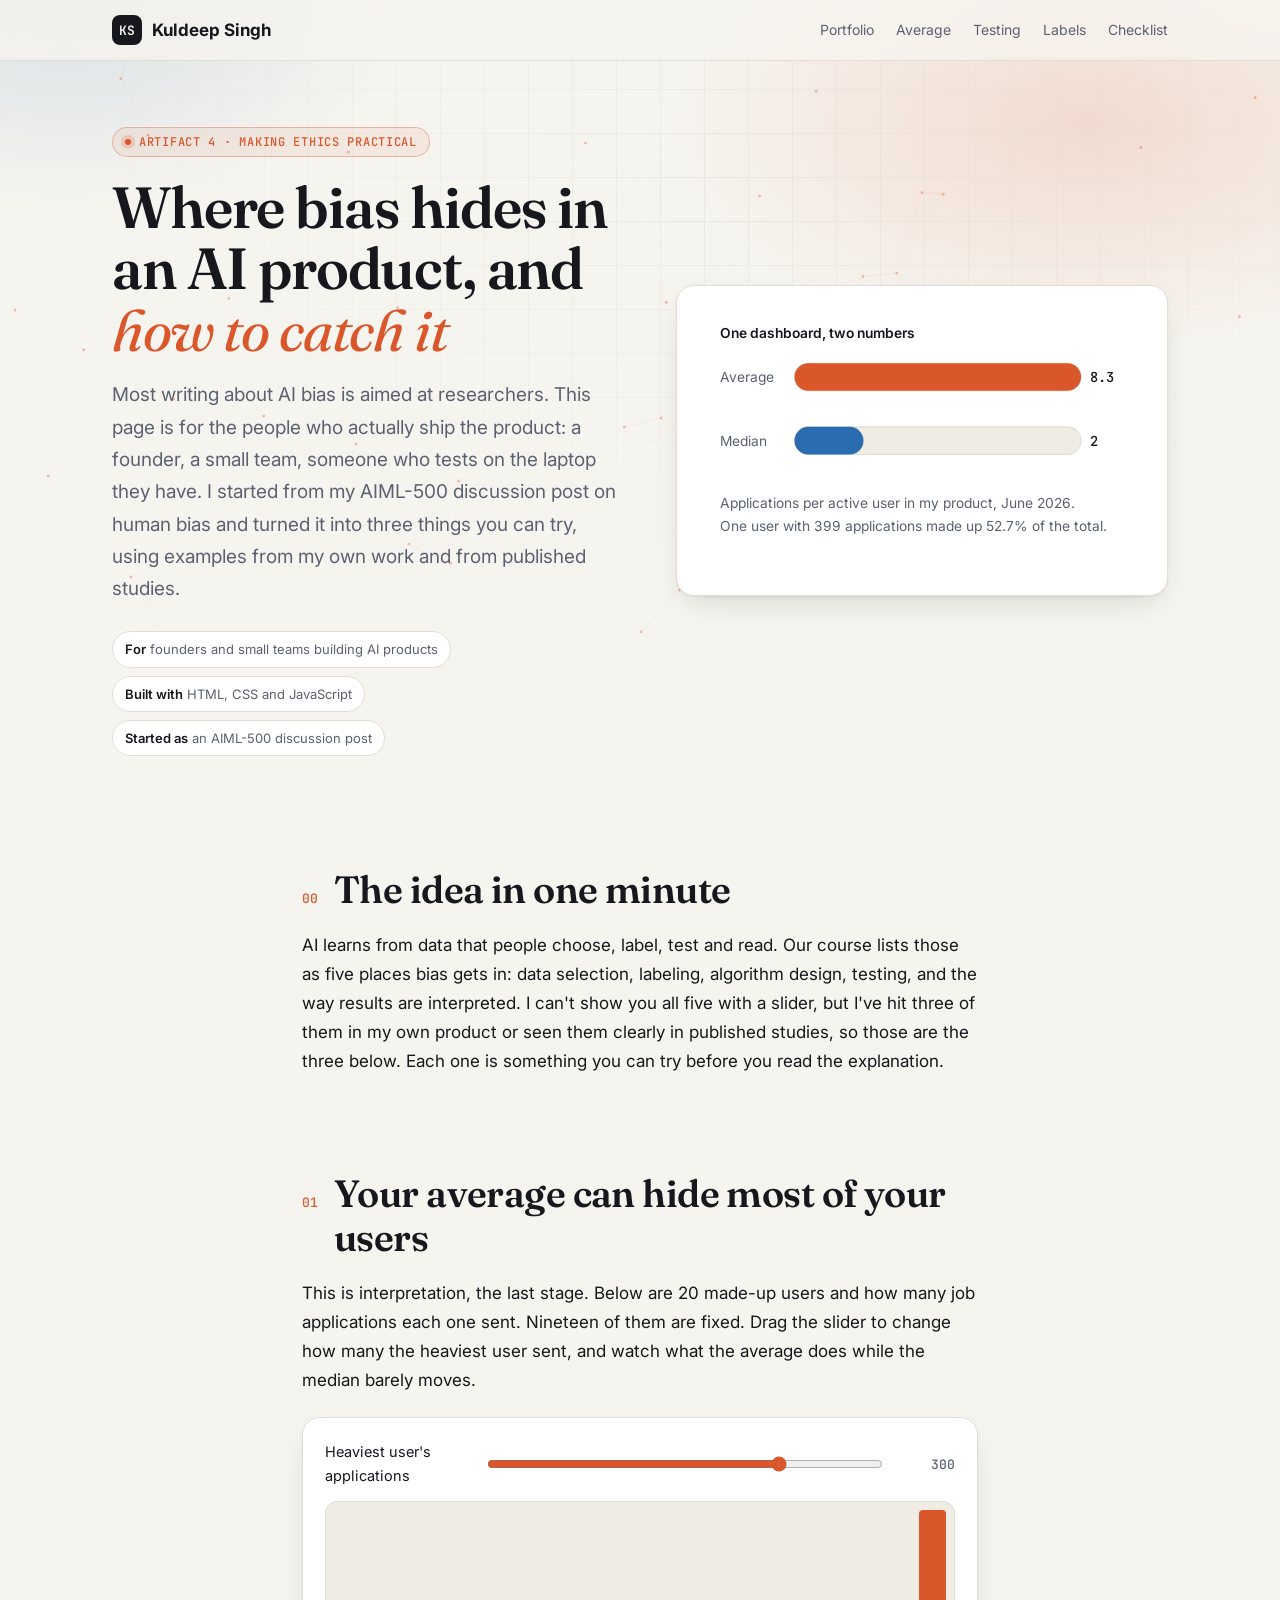
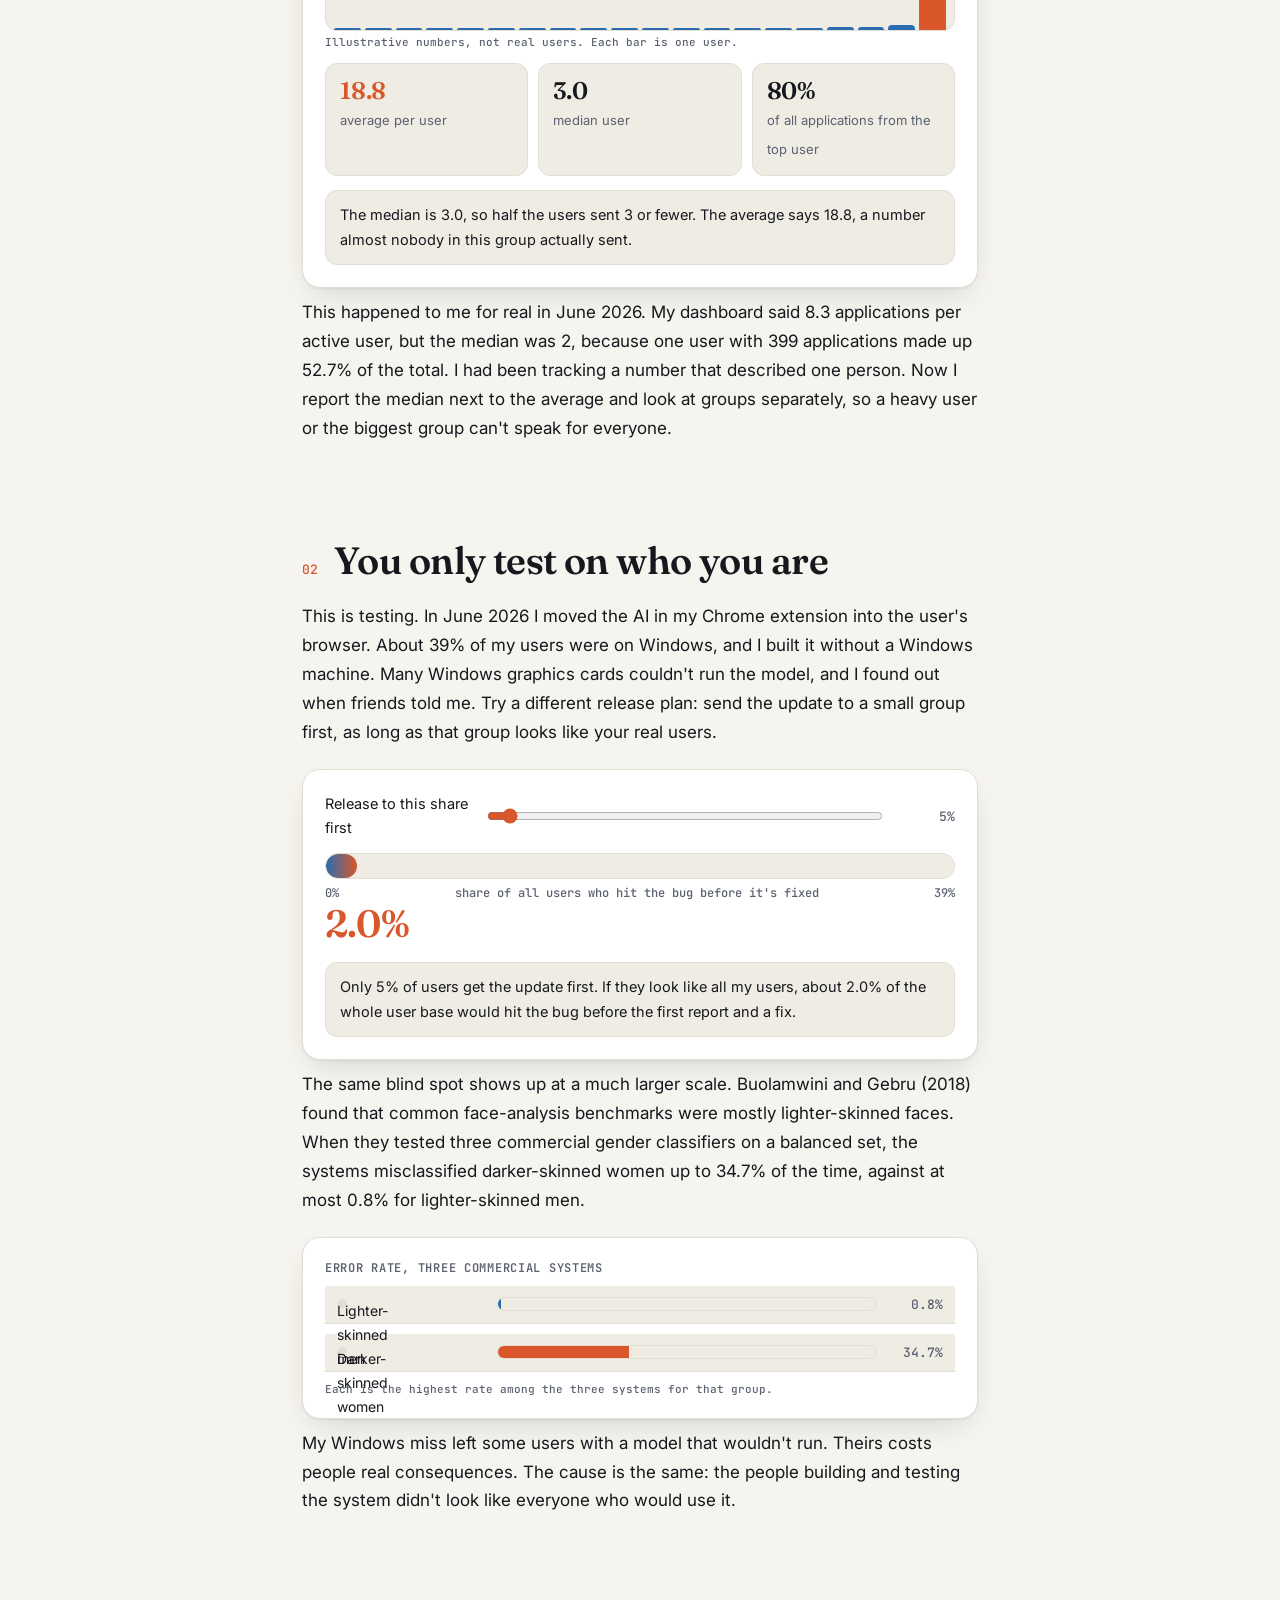
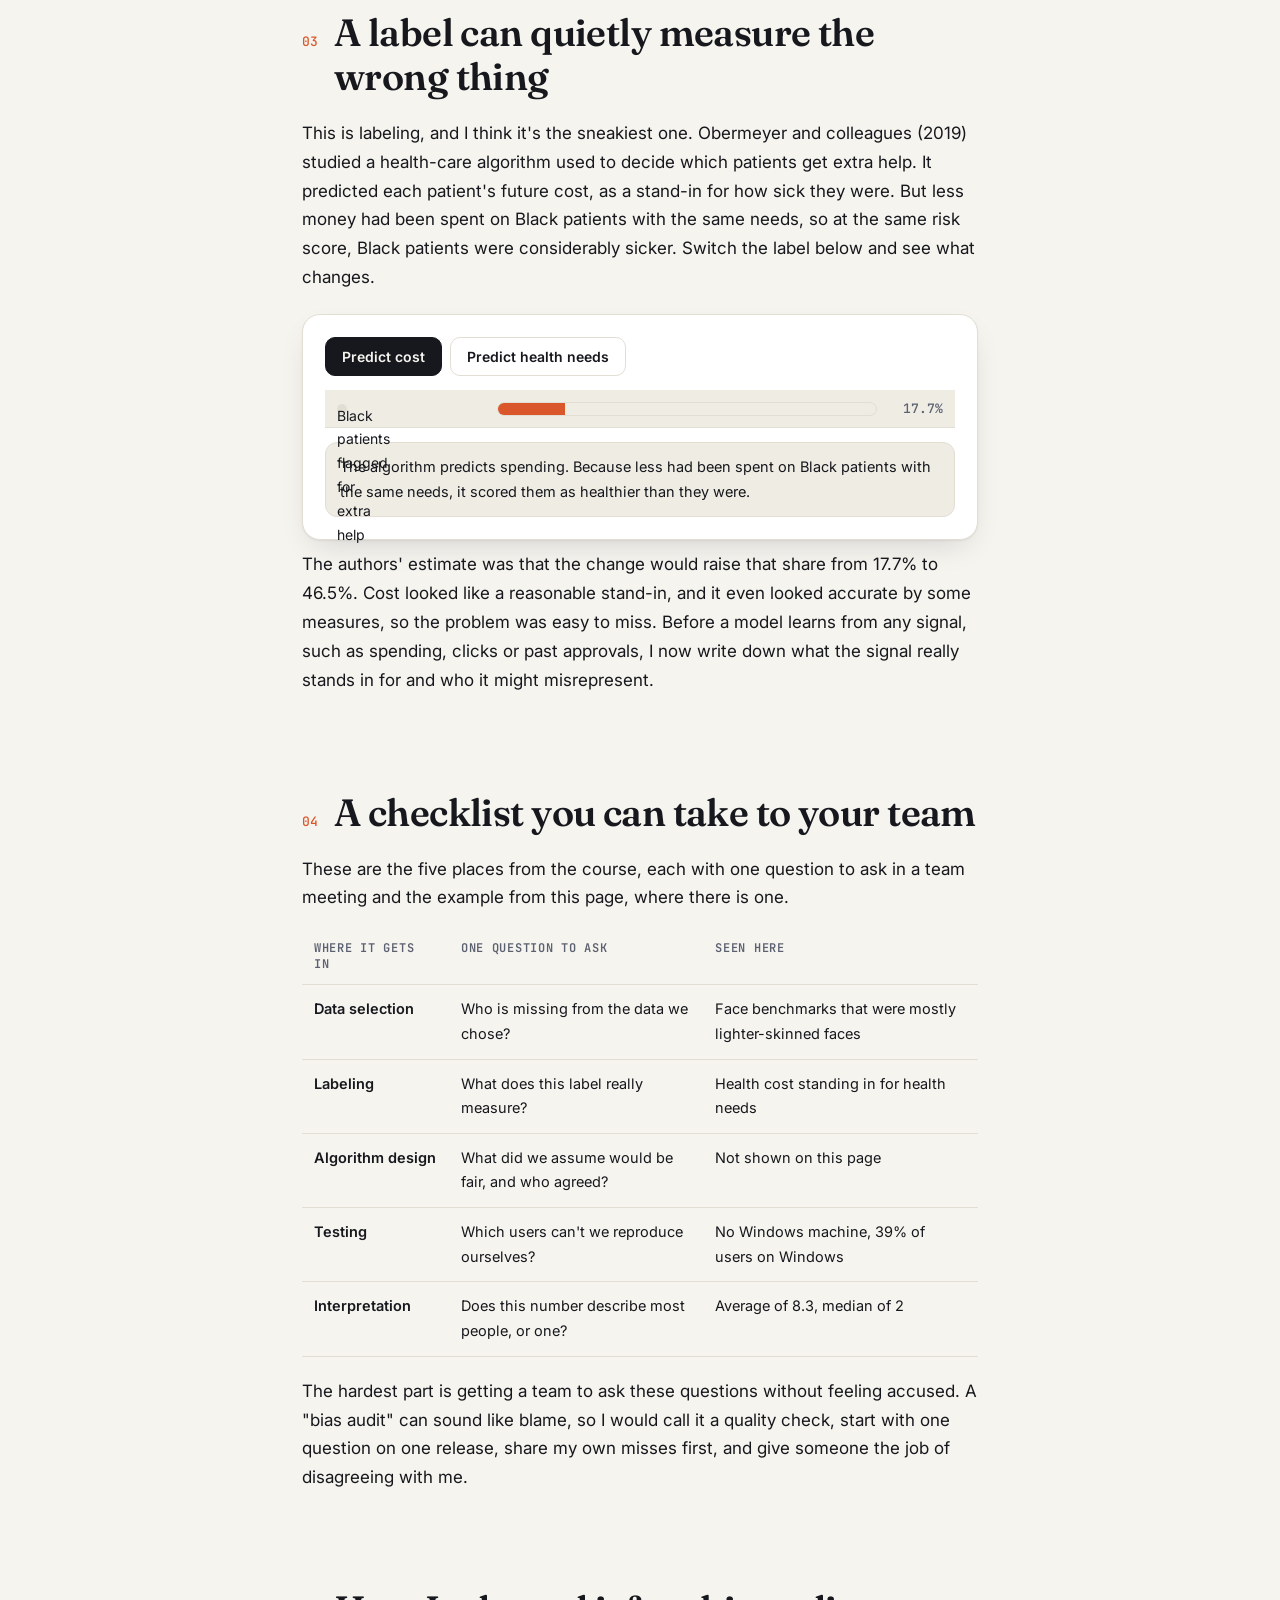
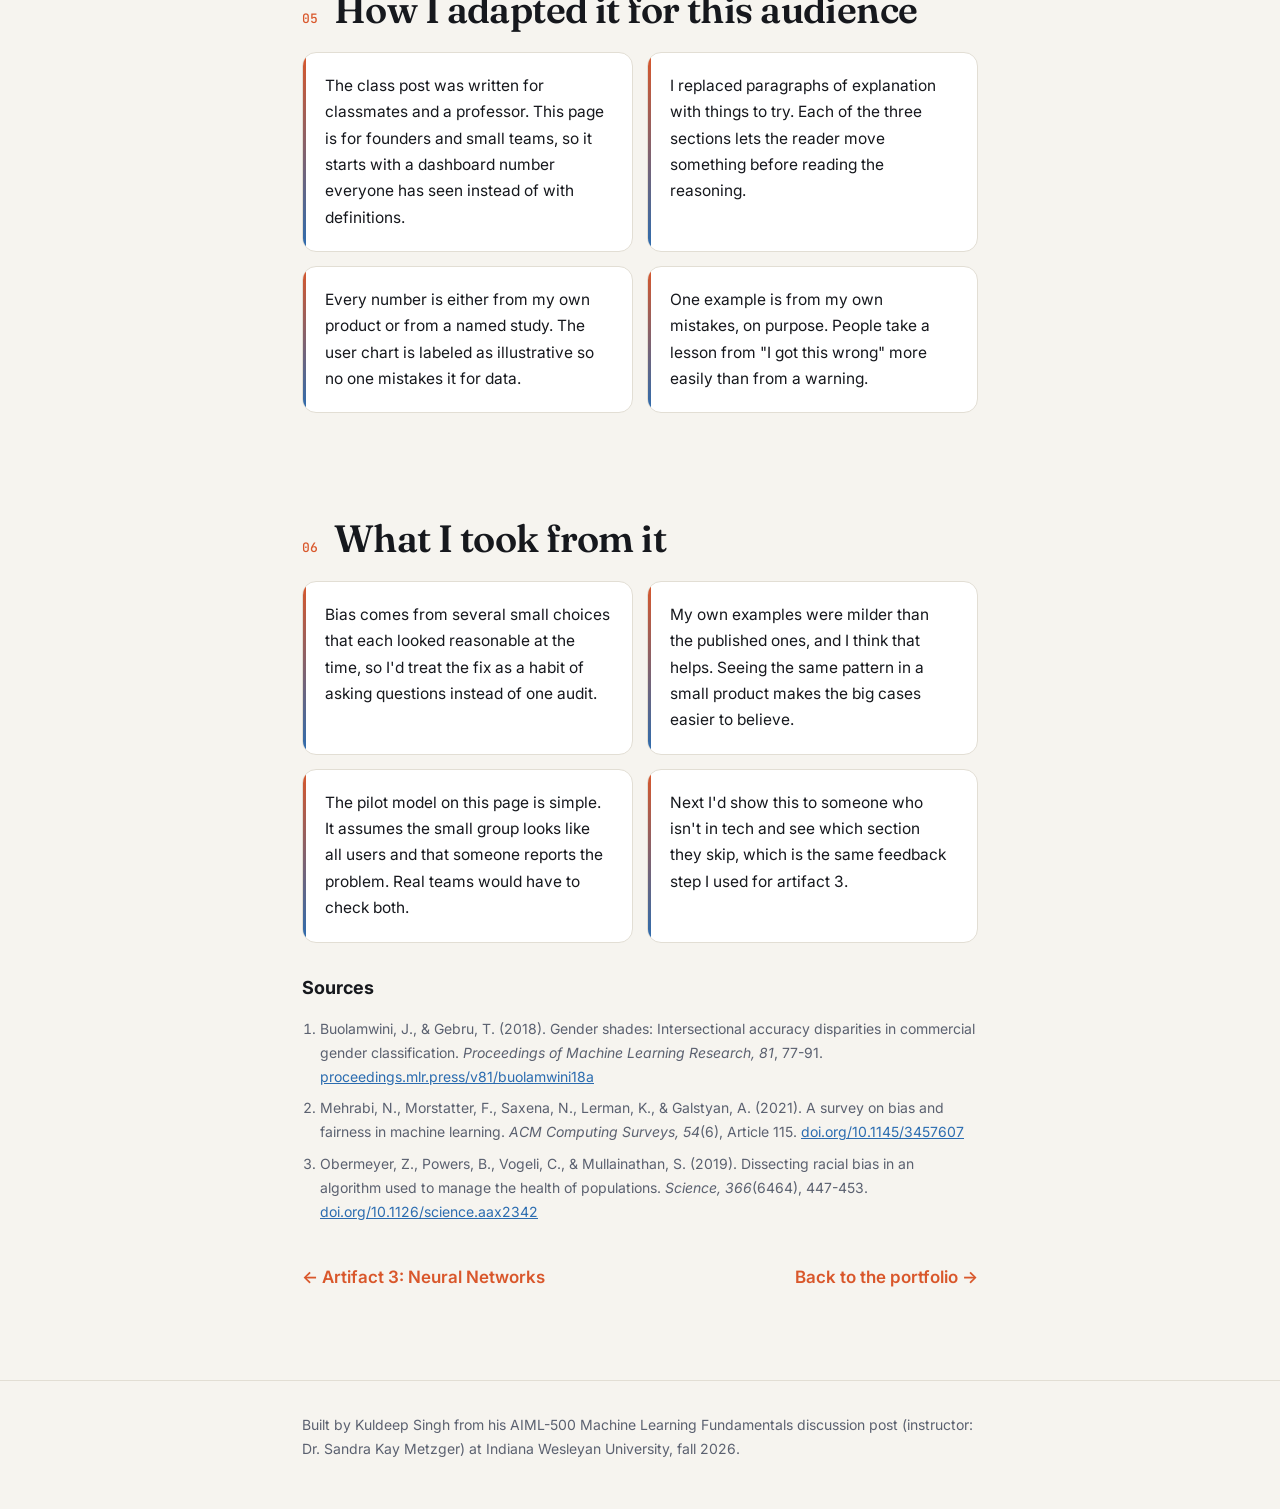
==== ai-bias/index.html @ fef0ed86 "Add artifact 4: where bias hides in an AI product" ====
<!doctype html>
<html lang="en">
<head>
<meta charset="utf-8">
<meta name="viewport" content="width=device-width, initial-scale=1">
<title>Where Bias Hides · Kuldeep Singh</title>
<meta name="description" content="An interactive guide for small AI teams: four places human bias slips into an AI product, with three things you can try yourself.">
<link rel="preconnect" href="https://fonts.googleapis.com">
<link rel="preconnect" href="https://fonts.gstatic.com" crossorigin>
<link href="https://fonts.googleapis.com/css2?family=Fraunces:opsz,wght@9..144,400;9..144,600;9..144,700&family=Inter:wght@400;500;600;700&family=JetBrains+Mono:wght@500&display=swap" rel="stylesheet">
<link rel="stylesheet" href="../assets/site.css">
<style>
.lab{background:var(--surface);border:1px solid var(--line);border-radius:18px;box-shadow:var(--shadow);padding:22px;margin:22px 0 10px}
.lab h4{margin:0 0 10px;font:600 12px "JetBrains Mono",monospace;text-transform:uppercase;letter-spacing:.06em;color:var(--muted)}
.sl{display:grid;grid-template-columns:150px minmax(0,1fr) 64px;align-items:center;gap:10px;margin-bottom:12px;font-size:14.5px}
@media (max-width:560px){.sl{grid-template-columns:minmax(0,1fr) 56px}.sl label{grid-column:1/-1}}
.sl output{font:500 13px "JetBrains Mono",monospace;text-align:right;color:var(--muted)}
input[type=range]{width:100%;accent-color:var(--accent)}
.users{display:flex;align-items:flex-end;gap:4px;height:130px;margin:6px 0 4px;padding:8px 8px 0;border-radius:12px;background:var(--bg2);border:1px solid var(--line)}
.users i{flex:1;min-width:0;border-radius:4px 4px 0 0;background:var(--accent2);transition:height .2s ease}
.users i.big{background:var(--accent)}
.cap{font:500 11px "JetBrains Mono",monospace;color:var(--muted);margin:0 0 14px}
.stats{display:grid;grid-template-columns:repeat(3,minmax(0,1fr));gap:10px;margin-top:6px}
@media (max-width:560px){.stats{grid-template-columns:minmax(0,1fr)}}
.st{border:1px solid var(--line);border-radius:12px;padding:12px 14px;background:var(--bg2)}
.st b{display:block;font:600 24px Fraunces,Georgia,serif;letter-spacing:-.01em}
.st span{font-size:13px;color:var(--muted)}
.st.hot b{color:var(--accent)}
.log{margin-top:14px;padding:12px 14px;border-radius:12px;background:var(--bg2);border:1px solid var(--line);font-size:14.5px}
.row2{display:grid;grid-template-columns:minmax(0,1fr) minmax(0,1fr);gap:14px;margin-top:10px}
@media (max-width:640px){.row2{grid-template-columns:minmax(0,1fr)}}
.gauge{margin:6px 0 4px}
.gauge .t{position:relative;height:26px;border-radius:13px;background:var(--bg2);border:1px solid var(--line);overflow:hidden}
.gauge .t i{position:absolute;left:0;top:0;bottom:0;border-radius:13px;background:linear-gradient(90deg,var(--accent2),var(--accent));transition:width .35s cubic-bezier(.2,.7,.2,1)}
.gauge .n{display:flex;justify-content:space-between;font:500 12px "JetBrains Mono",monospace;color:var(--muted);margin-top:6px}
.big-n{font:600 38px Fraunces,Georgia,serif;letter-spacing:-.02em;color:var(--accent);line-height:1}
.tabs{display:flex;flex-wrap:wrap;gap:8px;margin-bottom:14px}
.tabs button{font:600 14px Inter,sans-serif;padding:10px 16px;border-radius:10px;border:1px solid var(--line);background:var(--surface);color:var(--ink);cursor:pointer;transition:transform .2s,border-color .2s}
.tabs button:hover{transform:translateY(-2px);border-color:var(--accent)}
.tabs button[aria-pressed=true]{background:var(--ink);color:var(--bg);border-color:var(--ink)}
.bar{display:grid;grid-template-columns:150px minmax(0,1fr) 56px;align-items:center;gap:10px;margin:10px 0;font-size:14px}
@media (max-width:560px){.bar{grid-template-columns:minmax(0,1fr) 56px}.bar>span:first-child{grid-column:1/-1}}
.bar .t{height:14px;border-radius:7px;background:var(--bg2);border:1px solid var(--line);overflow:hidden}
.bar .t i{display:block;height:100%;background:var(--accent2);transition:width .45s cubic-bezier(.2,.7,.2,1)}
.bar .t i.warm{background:var(--accent)}
.bar output{font:500 13px "JetBrains Mono",monospace;text-align:right;color:var(--muted)}
.checks{width:100%;border-collapse:collapse;font-size:14.5px;margin:6px 0 20px}
.checks th,.checks td{text-align:left;padding:12px 12px;border-bottom:1px solid var(--line);vertical-align:top}
.checks th{font:600 12px "JetBrains Mono",monospace;text-transform:uppercase;letter-spacing:.06em;color:var(--muted)}
.checks td:first-child{font-weight:600;white-space:nowrap}
@media (max-width:700px){.checks,.checks tbody,.checks tr,.checks td{display:block;width:100%}.checks thead{display:none}.checks tr{padding:12px 0;border-bottom:1px solid var(--line)}.checks td{border:0;padding:3px 0}.checks td:first-child{white-space:normal;font-size:16px}}
.hero-viz{background:var(--surface);border:1px solid var(--line);border-radius:18px;box-shadow:var(--shadow);padding:22px}
.hero-viz svg{width:100%;height:auto;display:block}
.src-list{font-size:14px;color:var(--muted);padding-left:18px}
.src-list li{margin:8px 0}
.src-list a{color:var(--accent2)}
.next{display:flex;justify-content:space-between;gap:12px;flex-wrap:wrap;margin:40px 0 0}
.next a{font-weight:600;text-decoration:none}
</style>
</head>
<body>
<div class="progress" id="progress"></div>
<header class="site">
  <div class="wrap">
    <a class="brand" href="../"><span class="mono">KS</span>Kuldeep Singh</a>
    <nav><a href="../">Portfolio</a><a href="#average">Average</a><a href="#test">Testing</a><a href="#label">Labels</a><a href="#checks">Checklist</a></nav>
  </div>
</header>

<main>
  <div class="wrap hero">
    <canvas id="mesh" aria-hidden="true"></canvas>
    <div class="hero-grid">
      <div>
        <span class="eyebrow"><i></i>Artifact 4 · Making ethics practical</span>
        <h1>Where bias hides in an AI product, and <em>how to catch it</em></h1>
        <p class="lede">Most writing about AI bias is aimed at researchers. This page is for the people who actually ship the product: a founder, a small team, someone who tests on the laptop they have. I started from my AIML-500 discussion post on human bias and turned it into three things you can try, using examples from my own work and from published studies.</p>
        <div class="byline">
          <span class="chip"><b>For</b> founders and small teams building AI products</span>
          <span class="chip"><b>Built with</b> HTML, CSS and JavaScript</span>
          <span class="chip"><b>Started as</b> an AIML-500 discussion post</span>
        </div>
      </div>
      <div class="hero-viz" aria-label="Two bars: an average of 8.3 applications per user and a median of 2">
        <svg viewBox="0 0 420 250" role="img" aria-label="A bar for the average, 8.3, and a much shorter bar for the median, 2, with the note that one user made 52.7 percent of all applications">
          <g font-family="Inter" font-size="13" fill="var(--muted)">
            <text x="20" y="28" font-weight="600" fill="var(--ink)">One dashboard, two numbers</text>
            <text x="20" y="70">Average</text>
            <text x="20" y="130">Median</text>
          </g>
          <rect x="90" y="52" width="270" height="26" rx="13" fill="var(--bg2)" stroke="var(--line)"/>
          <rect x="90" y="52" width="270" height="26" rx="13" fill="var(--accent)"/>
          <rect x="90" y="112" width="270" height="26" rx="13" fill="var(--bg2)" stroke="var(--line)"/>
          <rect x="90" y="112" width="65" height="26" rx="13" fill="var(--accent2)"/>
          <g font-family="JetBrains Mono" font-size="13" font-weight="500" fill="var(--ink)">
            <text x="368" y="70">8.3</text><text x="368" y="130">2</text>
          </g>
          <text x="20" y="188" font-family="Inter" font-size="13" fill="var(--muted)">Applications per active user in my product, June 2026.</text>
          <text x="20" y="210" font-family="Inter" font-size="13" fill="var(--muted)">One user with 399 applications made up 52.7% of the total.</text>
        </svg>
      </div>
    </div>
  </div>

  <div class="wrap narrow">
    <section class="reveal">
      <div class="sec-head"><span class="num">00</span><h2>The idea in one minute</h2></div>
      <p>AI learns from data that people choose, label, test and read. Our course lists those as five places bias gets in: data selection, labeling, algorithm design, testing, and the way results are interpreted. I can't show you all five with a slider, but I've hit three of them in my own product or seen them clearly in published studies, so those are the three below. Each one is something you can try before you read the explanation.</p>
    </section>

    <section id="average" class="reveal">
      <div class="sec-head"><span class="num">01</span><h2>Your average can hide most of your users</h2></div>
      <p>This is interpretation, the last stage. Below are 20 made-up users and how many job applications each one sent. Nineteen of them are fixed. Drag the slider to change how many the heaviest user sent, and watch what the average does while the median barely moves.</p>
      <div class="lab">
        <div class="sl"><label for="heavy">Heaviest user's applications</label><input id="heavy" type="range" min="5" max="400" step="1" value="300"><output for="heavy"></output></div>
        <div class="users" id="users" role="img" aria-label="Bars for 20 users, with one very tall bar for the heaviest user"></div>
        <p class="cap">Illustrative numbers, not real users. Each bar is one user.</p>
        <div class="stats">
          <div class="st hot"><b id="mean"></b><span>average per user</span></div>
          <div class="st"><b id="median"></b><span>median user</span></div>
          <div class="st"><b id="share"></b><span>of all applications from the top user</span></div>
        </div>
        <div class="log" id="avgnote"></div>
      </div>
      <p>This happened to me for real in June 2026. My dashboard said 8.3 applications per active user, but the median was 2, because one user with 399 applications made up 52.7% of the total. I had been tracking a number that described one person. Now I report the median next to the average and look at groups separately, so a heavy user or the biggest group can't speak for everyone.</p>
    </section>

    <section id="test" class="reveal">
      <div class="sec-head"><span class="num">02</span><h2>You only test on who you are</h2></div>
      <p>This is testing. In June 2026 I moved the AI in my Chrome extension into the user's browser. About 39% of my users were on Windows, and I built it without a Windows machine. Many Windows graphics cards couldn't run the model, and I found out when friends told me. Try a different release plan: send the update to a small group first, as long as that group looks like your real users.</p>
      <div class="lab">
        <div class="sl"><label for="pilot">Release to this share first</label><input id="pilot" type="range" min="1" max="100" step="1" value="5"><output for="pilot"></output></div>
        <div class="gauge"><div class="t"><i id="exp"></i></div><div class="n"><span>0%</span><span>share of all users who hit the bug before it's fixed</span><span>39%</span></div></div>
        <p><span class="big-n" id="expn"></span></p>
        <div class="log" id="pnote"></div>
      </div>
      <p>The same blind spot shows up at a much larger scale. Buolamwini and Gebru (2018) found that common face-analysis benchmarks were mostly lighter-skinned faces. When they tested three commercial gender classifiers on a balanced set, the systems misclassified darker-skinned women up to 34.7% of the time, against at most 0.8% for lighter-skinned men.</p>
      <div class="lab">
        <h4>Error rate, three commercial systems</h4>
        <div class="bar"><span>Lighter-skinned men</span><div class="t"><i style="width:.8%"></i></div><output>0.8%</output></div>
        <div class="bar"><span>Darker-skinned women</span><div class="t"><i class="warm" style="width:34.7%"></i></div><output>34.7%</output></div>
        <p class="cap" style="margin:6px 0 0">Each is the highest rate among the three systems for that group.</p>
      </div>
      <p>My Windows miss left some users with a model that wouldn't run. Theirs costs people real consequences. The cause is the same: the people building and testing the system didn't look like everyone who would use it.</p>
    </section>

    <section id="label" class="reveal">
      <div class="sec-head"><span class="num">03</span><h2>A label can quietly measure the wrong thing</h2></div>
      <p>This is labeling, and I think it's the sneakiest one. Obermeyer and colleagues (2019) studied a health-care algorithm used to decide which patients get extra help. It predicted each patient's future cost, as a stand-in for how sick they were. But less money had been spent on Black patients with the same needs, so at the same risk score, Black patients were considerably sicker. Switch the label below and see what changes.</p>
      <div class="lab">
        <div class="tabs" role="group" aria-label="Choose what the algorithm predicts">
          <button id="lab-cost" aria-pressed="true">Predict cost</button>
          <button id="lab-need" aria-pressed="false">Predict health needs</button>
        </div>
        <div class="bar"><span>Black patients flagged for extra help</span><div class="t"><i class="warm" id="labbar" style="width:17.7%"></i></div><output id="labout">17.7%</output></div>
        <div class="log" id="labnote"></div>
      </div>
      <p>The authors' estimate was that the change would raise that share from 17.7% to 46.5%. Cost looked like a reasonable stand-in, and it even looked accurate by some measures, so the problem was easy to miss. Before a model learns from any signal, such as spending, clicks or past approvals, I now write down what the signal really stands in for and who it might misrepresent.</p>
    </section>

    <section id="checks" class="reveal">
      <div class="sec-head"><span class="num">04</span><h2>A checklist you can take to your team</h2></div>
      <p>These are the five places from the course, each with one question to ask in a team meeting and the example from this page, where there is one.</p>
      <table class="checks">
        <thead><tr><th>Where it gets in</th><th>One question to ask</th><th>Seen here</th></tr></thead>
        <tbody>
          <tr><td>Data selection</td><td>Who is missing from the data we chose?</td><td>Face benchmarks that were mostly lighter-skinned faces</td></tr>
          <tr><td>Labeling</td><td>What does this label really measure?</td><td>Health cost standing in for health needs</td></tr>
          <tr><td>Algorithm design</td><td>What did we assume would be fair, and who agreed?</td><td>Not shown on this page</td></tr>
          <tr><td>Testing</td><td>Which users can't we reproduce ourselves?</td><td>No Windows machine, 39% of users on Windows</td></tr>
          <tr><td>Interpretation</td><td>Does this number describe most people, or one?</td><td>Average of 8.3, median of 2</td></tr>
        </tbody>
      </table>
      <p>The hardest part is getting a team to ask these questions without feeling accused. A "bias audit" can sound like blame, so I would call it a quality check, start with one question on one release, share my own misses first, and give someone the job of disagreeing with me.</p>
    </section>

    <section class="reveal">
      <div class="sec-head"><span class="num">05</span><h2>How I adapted it for this audience</h2></div>
      <ul class="learn">
        <li>The class post was written for classmates and a professor. This page is for founders and small teams, so it starts with a dashboard number everyone has seen instead of with definitions.</li>
        <li>I replaced paragraphs of explanation with things to try. Each of the three sections lets the reader move something before reading the reasoning.</li>
        <li>Every number is either from my own product or from a named study. The user chart is labeled as illustrative so no one mistakes it for data.</li>
        <li>One example is from my own mistakes, on purpose. People take a lesson from "I got this wrong" more easily than from a warning.</li>
      </ul>
    </section>

    <section id="learned" class="reveal">
      <div class="sec-head"><span class="num">06</span><h2>What I took from it</h2></div>
      <ul class="learn">
        <li>Bias comes from several small choices that each looked reasonable at the time, so I'd treat the fix as a habit of asking questions instead of one audit.</li>
        <li>My own examples were milder than the published ones, and I think that helps. Seeing the same pattern in a small product makes the big cases easier to believe.</li>
        <li>The pilot model on this page is simple. It assumes the small group looks like all users and that someone reports the problem. Real teams would have to check both.</li>
        <li>Next I'd show this to someone who isn't in tech and see which section they skip, which is the same feedback step I used for artifact 3.</li>
      </ul>
      <h3 style="margin-top:30px">Sources</h3>
      <ol class="src-list">
        <li>Buolamwini, J., &amp; Gebru, T. (2018). Gender shades: Intersectional accuracy disparities in commercial gender classification. <i>Proceedings of Machine Learning Research, 81</i>, 77-91. <a href="https://proceedings.mlr.press/v81/buolamwini18a.html">proceedings.mlr.press/v81/buolamwini18a</a></li>
        <li>Mehrabi, N., Morstatter, F., Saxena, N., Lerman, K., &amp; Galstyan, A. (2021). A survey on bias and fairness in machine learning. <i>ACM Computing Surveys, 54</i>(6), Article 115. <a href="https://doi.org/10.1145/3457607">doi.org/10.1145/3457607</a></li>
        <li>Obermeyer, Z., Powers, B., Vogeli, C., &amp; Mullainathan, S. (2019). Dissecting racial bias in an algorithm used to manage the health of populations. <i>Science, 366</i>(6464), 447-453. <a href="https://doi.org/10.1126/science.aax2342">doi.org/10.1126/science.aax2342</a></li>
      </ol>
      <div class="next"><a href="../neural-networks/">&larr; Artifact 3: Neural Networks</a><a href="../">Back to the portfolio &rarr;</a></div>
    </section>
  </div>
</main>

<footer>
  <div class="wrap narrow">
    Built by Kuldeep Singh from his AIML-500 Machine Learning Fundamentals discussion post (instructor: Dr. Sandra Kay Metzger) at Indiana Wesleyan University, fall 2026.
  </div>
</footer>
<script src="../assets/site.js"></script>
<script>
(function(){
var $=function(id){return document.getElementById(id)};
/* 01 average vs median */
var base=[1,1,1,2,2,2,2,2,3,3,3,4,4,5,5,6,8,9,12];
function median(a){var s=a.slice().sort(function(x,y){return x-y}),m=s.length/2;return (s[m-1]+s[m])/2}
function avg(){
  var h=+$('heavy').value,all=base.concat([h]);
  $('heavy').nextElementSibling.textContent=h;
  var sum=all.reduce(function(a,b){return a+b},0),mean=sum/all.length,med=median(all),top=h/sum;
  var max=Math.max.apply(null,all);
  $('users').innerHTML=all.map(function(v,k){return '<i class="'+(k===all.length-1?'big':'')+'" style="height:'+Math.max(v/max*100,2)+'%" title="'+v+' applications"></i>'}).join('');
  $('mean').textContent=mean.toFixed(1);$('median').textContent=med.toFixed(1);$('share').textContent=Math.round(top*100)+'%';
  $('avgnote').textContent=h<=12?'With no standout user the average and the median agree, and either one describes the group.':'The median is '+med.toFixed(1)+', so half the users sent '+med.toFixed(0)+' or fewer. The average says '+mean.toFixed(1)+', a number almost nobody in this group actually sent.';
}
$('heavy').addEventListener('input',avg);avg();
/* 02 pilot */
var WIN=39;
function pilot(){
  var p=+$('pilot').value,exp=p/100*WIN;
  $('pilot').nextElementSibling.textContent=p+'%';
  $('exp').style.width=(exp/WIN*100)+'%';
  $('expn').textContent=exp.toFixed(exp<10?1:0)+'%';
  $('pnote').textContent=p===100?'Everyone gets it at once, which is what I did. All the Windows users (39% of the product) hit the bug before I heard about it.':'Only '+p+'% of users get the update first. If they look like all my users, about '+exp.toFixed(1)+'% of the whole user base would hit the bug before the first report and a fix.';
}
$('pilot').addEventListener('input',pilot);pilot();
/* 03 label */
function lab(need){
  $('lab-cost').setAttribute('aria-pressed',!need);$('lab-need').setAttribute('aria-pressed',need);
  $('labbar').style.width=(need?46.5:17.7)+'%';$('labout').textContent=need?'46.5%':'17.7%';
  $('labnote').textContent=need?'Same patients, but the label is now how sick they are. The authors estimate the share flagged for help rises from 17.7% to 46.5%.':'The algorithm predicts spending. Because less had been spent on Black patients with the same needs, it scored them as healthier than they were.';
}
$('lab-cost').addEventListener('click',function(){lab(false)});$('lab-need').addEventListener('click',function(){lab(true)});lab(false);
})();
</script>
</body>
</html>
---- assets/site.css ----
:root{
  --bg:#f6f4ef;--bg2:#efece4;--surface:#ffffff;--ink:#16181d;--muted:#5b6170;--line:#e2ded4;
  --accent:#d9572b;--accent2:#2b6cb0;--glow:rgba(217,87,43,.16);
  --pass:#22804a;--pass-bg:#e3f3e8;--fix:#a5640c;--fix-bg:#fbefd9;
  --shadow:0 1px 2px rgba(20,20,30,.06),0 12px 32px -12px rgba(20,20,30,.18);
}
@media (prefers-color-scheme:dark){:root:not([data-theme="light"]){
  --bg:#0e1014;--bg2:#13161c;--surface:#171a21;--ink:#ecebe6;--muted:#9aa1ad;--line:#262a33;
  --accent:#ff7a45;--accent2:#6aa8ff;--glow:rgba(255,122,69,.18);
  --pass:#6fd394;--pass-bg:#15281d;--fix:#f0b45c;--fix-bg:#2d2416;
  --shadow:0 1px 2px rgba(0,0,0,.4),0 18px 40px -16px rgba(0,0,0,.7);}}
:root[data-theme="dark"]{
  --bg:#0e1014;--bg2:#13161c;--surface:#171a21;--ink:#ecebe6;--muted:#9aa1ad;--line:#262a33;
  --accent:#ff7a45;--accent2:#6aa8ff;--glow:rgba(255,122,69,.18);
  --pass:#6fd394;--pass-bg:#15281d;--fix:#f0b45c;--fix-bg:#2d2416;
  --shadow:0 1px 2px rgba(0,0,0,.4),0 18px 40px -16px rgba(0,0,0,.7);}
*{box-sizing:border-box}
html{-webkit-text-size-adjust:100%;scroll-behavior:smooth}
body{margin:0;background:var(--bg);color:var(--ink);font:17px/1.7 Inter,system-ui,sans-serif;overflow-x:hidden}
a{color:var(--accent)}
.wrap{max-width:1120px;margin:0 auto;padding:0 16px}
@media (min-width:700px){.wrap{padding:0 32px}}
.narrow{max-width:740px}

header.site{position:sticky;top:0;z-index:10;backdrop-filter:blur(12px);-webkit-backdrop-filter:blur(12px);background:color-mix(in srgb,var(--bg) 78%,transparent);border-bottom:1px solid var(--line)}
header.site .wrap{display:flex;justify-content:space-between;align-items:center;gap:12px;height:60px}
.brand{display:flex;align-items:center;gap:10px;font-weight:700;text-decoration:none;color:var(--ink)}
.mono{width:30px;height:30px;border-radius:8px;background:var(--ink);color:var(--bg);display:grid;place-items:center;font:600 13px "JetBrains Mono",monospace}
nav{display:flex;gap:22px}
nav a{font-size:14px;text-decoration:none;color:var(--muted);transition:color .2s}
nav a:hover{color:var(--ink)}
@media (max-width:640px){nav{display:none}}

.hero{position:relative;padding-top:64px;padding-bottom:40px}
.hero::before{content:"";position:absolute;inset:-60px calc(50% - 50vw) auto;height:620px;z-index:-1;
  background:radial-gradient(600px 320px at 85% 20%,var(--glow),transparent 70%),
  radial-gradient(500px 300px at 5% 0%,color-mix(in srgb,var(--accent2) 14%,transparent),transparent 70%)}
.hero::after{content:"";position:absolute;inset:-60px calc(50% - 50vw) auto;height:620px;z-index:-1;opacity:.5;
  background-image:linear-gradient(var(--line) 1px,transparent 1px),linear-gradient(90deg,var(--line) 1px,transparent 1px);
  background-size:44px 44px;mask-image:radial-gradient(ellipse at 60% 30%,#000 10%,transparent 65%);-webkit-mask-image:radial-gradient(ellipse at 60% 30%,#000 10%,transparent 65%)}
.hero-grid{display:grid;grid-template-columns:minmax(0,1.05fr) minmax(0,1fr);gap:48px;align-items:center}
@media (max-width:900px){.hero-grid{grid-template-columns:minmax(0,1fr);gap:36px}}
.eyebrow{display:inline-flex;align-items:center;gap:8px;font:500 12px "JetBrains Mono",monospace;letter-spacing:.06em;text-transform:uppercase;color:var(--accent);border:1px solid color-mix(in srgb,var(--accent) 35%,transparent);background:color-mix(in srgb,var(--accent) 8%,transparent);padding:6px 12px;border-radius:99px}
.eyebrow i{width:6px;height:6px;border-radius:50%;background:var(--accent);box-shadow:0 0 0 4px color-mix(in srgb,var(--accent) 20%,transparent)}
h1{font-family:Fraunces,Georgia,serif;font-weight:600;font-size:clamp(34px,5.2vw,58px);line-height:1.06;letter-spacing:-.02em;margin:20px 0 18px}
h1 em{font-style:italic;font-weight:400;color:var(--accent)}
.lede{font-size:19px;color:var(--muted);margin:0 0 26px;max-width:560px}
.byline{display:flex;flex-wrap:wrap;gap:8px}
.chip{font-size:13px;padding:6px 12px;border-radius:99px;background:var(--surface);border:1px solid var(--line);color:var(--muted)}
.chip b{color:var(--ink);font-weight:600}

.device{position:relative;perspective:1400px;margin-bottom:34px}
.browser{background:var(--surface);border:1px solid var(--line);border-radius:14px;box-shadow:var(--shadow);overflow:hidden;transform:rotateY(-9deg) rotateX(4deg);transform-origin:left center;transition:transform .6s cubic-bezier(.2,.7,.2,1)}
.device:hover .browser{transform:rotateY(0) rotateX(0)}
.bar{display:flex;align-items:center;gap:6px;padding:10px 12px;border-bottom:1px solid var(--line);background:var(--bg2)}
.bar span{width:10px;height:10px;border-radius:50%;background:var(--line)}
.bar code{margin-left:10px;font:500 11px "JetBrains Mono",monospace;color:var(--muted);background:var(--surface);border:1px solid var(--line);border-radius:6px;padding:3px 10px;flex:1;max-width:220px;overflow:hidden;white-space:nowrap}
.browser img{display:block;width:100%;height:auto}
.phone{position:absolute;right:-8px;bottom:-34px;width:24%;min-width:96px;border-radius:18px;border:6px solid var(--ink);box-shadow:var(--shadow);overflow:hidden;background:#fff}
.phone img{display:block;width:100%;height:auto}
@media (max-width:900px){.browser{transform:none}.phone{right:8px}}

.stats{display:grid;grid-template-columns:repeat(4,minmax(0,1fr));gap:12px;margin:56px 0 0}
@media (max-width:760px){.stats{grid-template-columns:repeat(2,minmax(0,1fr))}}
.stat{background:var(--surface);border:1px solid var(--line);border-radius:14px;padding:18px 20px}
.stat b{display:block;font:600 34px/1.1 Fraunces,Georgia,serif;letter-spacing:-.02em}
.stat b small{font-size:18px;color:var(--muted);font-weight:400}
.stat > span{font-size:14px;color:var(--muted)}

section{padding:72px 0 8px}
.sec-head{display:flex;align-items:baseline;gap:16px;margin-bottom:20px}
.num{font:500 13px "JetBrains Mono",monospace;color:var(--accent)}
h2{font-family:Fraunces,Georgia,serif;font-weight:600;font-size:clamp(28px,3.6vw,38px);letter-spacing:-.015em;line-height:1.15;margin:0}
h3{font-size:18px;margin:36px 0 10px}
p{margin:0 0 16px}
.pull{position:relative;margin:32px 0 8px;padding:26px 28px;border-radius:16px;background:var(--surface);border:1px solid var(--line);box-shadow:var(--shadow);font:400 22px/1.45 Fraunces,Georgia,serif}
.pull::before{content:"\201C";position:absolute;top:-18px;left:20px;font:700 64px/1 Fraunces,serif;color:var(--accent)}
.pull small{display:block;font:500 12px "JetBrains Mono",monospace;text-transform:uppercase;letter-spacing:.06em;color:var(--muted);margin-top:12px}

.steps{display:grid;grid-template-columns:repeat(2,minmax(0,1fr));gap:14px;list-style:none;padding:0;margin:0;counter-reset:s}
@media (max-width:760px){.steps{grid-template-columns:minmax(0,1fr)}}
.steps li{counter-increment:s;position:relative;background:var(--surface);border:1px solid var(--line);border-radius:14px;padding:22px 22px 20px;font-size:15.5px;transition:transform .25s,border-color .25s}
.steps li:hover{transform:translateY(-3px);border-color:color-mix(in srgb,var(--accent) 45%,var(--line))}
.steps li::before{content:"0" counter(s);display:block;font:500 12px "JetBrains Mono",monospace;color:var(--accent);margin-bottom:8px}
.steps strong{display:block;font-size:17px;margin-bottom:4px}

.callout{border-left:3px solid var(--accent2);padding:2px 0 2px 18px;margin:8px 0 0}

.tests{display:grid;grid-template-columns:repeat(auto-fill,minmax(240px,1fr));gap:12px;margin:8px 0 12px}
.test{background:var(--surface);border:1px solid var(--line);border-radius:14px;padding:16px 18px;display:flex;flex-direction:column;gap:6px;transition:transform .25s}
.test:hover{transform:translateY(-3px)}
.test-top{display:flex;justify-content:space-between;align-items:center}
.tid{font:500 12px "JetBrains Mono",monospace;color:var(--muted)}
.pill{font:600 11px Inter,sans-serif;text-transform:uppercase;letter-spacing:.05em;padding:3px 9px;border-radius:99px}
.pass{color:var(--pass);background:var(--pass-bg)}
.fix{color:var(--fix);background:var(--fix-bg)}
.test strong{font-size:15.5px;line-height:1.35}
.test q{font-size:14px;color:var(--muted);quotes:none}
.test.highlight{border-color:color-mix(in srgb,var(--fix) 55%,var(--line));background:linear-gradient(180deg,var(--fix-bg),var(--surface) 70%)}
.note{font-size:14px;color:var(--muted)}

.story{display:grid;grid-template-columns:minmax(0,1.4fr) minmax(0,1fr);gap:32px;align-items:center;margin-top:12px}
@media (max-width:820px){.story{grid-template-columns:minmax(0,1fr)}}
figure{margin:0}
figure img{display:block;max-width:100%;height:auto;border-radius:12px;border:1px solid var(--line);box-shadow:var(--shadow);background:#fff}
figcaption{font-size:14px;color:var(--muted);margin-top:10px}

.learn{display:grid;grid-template-columns:repeat(2,minmax(0,1fr));gap:14px;list-style:none;padding:0;margin:0 0 24px}
@media (max-width:760px){.learn{grid-template-columns:minmax(0,1fr)}}
.learn li{background:var(--surface);border:1px solid var(--line);border-radius:14px;padding:20px 22px;font-size:15.5px;position:relative;overflow:hidden}
.learn li::after{content:"";position:absolute;left:0;top:0;bottom:0;width:3px;background:linear-gradient(var(--accent),var(--accent2))}

footer{margin-top:80px;border-top:1px solid var(--line);padding:32px 0 48px;font-size:14px;color:var(--muted)}
footer .links{margin-top:12px;display:flex;gap:18px}
footer a{color:var(--ink);text-decoration:none;border-bottom:1px solid var(--line)}


/* progress + spotlight + aurora */
.progress{position:fixed;top:0;left:0;height:2px;width:0;z-index:20;background:linear-gradient(90deg,var(--accent),var(--accent2))}
.spot:hover{background-image:radial-gradient(260px circle at var(--mx,50%) var(--my,50%),color-mix(in srgb,var(--accent) 12%,transparent),transparent 70%)}
@keyframes drift{0%{transform:translate(0,0) scale(1)}50%{transform:translate(-40px,30px) scale(1.12)}100%{transform:translate(0,0) scale(1)}}
.hero::before{animation:drift 14s ease-in-out infinite}
#mesh{position:absolute;top:-60px;left:calc(50% - 50vw);height:640px;width:100vw;z-index:-1;pointer-events:none;opacity:.55}

/* chat replay */
.replay{background:var(--surface);border:1px solid var(--line);border-radius:16px;box-shadow:var(--shadow);overflow:hidden;transform:rotateY(-7deg) rotateX(3deg);transform-origin:left center;transition:transform .6s cubic-bezier(.2,.7,.2,1)}
.stage:hover .replay{transform:none}
.stage{perspective:1400px}
.replay-head{display:flex;align-items:center;gap:6px;padding:10px 14px;border-bottom:1px solid var(--line);background:var(--bg2)}
.replay-head > span:not(.live){width:10px;height:10px;border-radius:50%;background:var(--line)}
.replay-head b{margin-left:8px;font:600 13px Inter,sans-serif}
.live{margin-left:auto;display:flex;align-items:center;gap:6px;font:500 11px "JetBrains Mono",monospace;color:var(--muted);text-transform:uppercase;letter-spacing:.06em}
.live i{width:7px;height:7px;border-radius:50%;background:#e5484d;animation:pulse 1.4s infinite}
@keyframes pulse{0%,100%{opacity:1}50%{opacity:.25}}
.chat{height:400px;overflow:hidden;padding:18px 16px;display:flex;flex-direction:column;gap:12px;font-size:14px;line-height:1.55;scroll-behavior:smooth}
.msg{max-width:88%;padding:10px 14px;border-radius:14px;animation:pop .35s cubic-bezier(.2,.7,.2,1)}
@keyframes pop{from{opacity:0;transform:translateY(8px) scale(.98)}to{opacity:1;transform:none}}
.msg.user{align-self:flex-end;background:var(--ink);color:var(--bg);border-bottom-right-radius:4px}
.msg.bot{align-self:flex-start;background:var(--bg2);border:1px solid var(--line);border-bottom-left-radius:4px}
.msg.bot ul{margin:6px 0 4px;padding-left:18px}
.msg.bot li{margin:2px 0}
.src{display:inline-block;margin-top:6px;font:500 11px "JetBrains Mono",monospace;color:var(--accent2);background:color-mix(in srgb,var(--accent2) 10%,transparent);padding:3px 8px;border-radius:6px}
.dots{display:inline-flex;gap:4px}.dots i{width:6px;height:6px;border-radius:50%;background:var(--muted);animation:pulse 1s infinite}.dots i:nth-child(2){animation-delay:.15s}.dots i:nth-child(3){animation-delay:.3s}
.replay-foot{display:flex;gap:8px;align-items:center;padding:10px 14px;border-top:1px solid var(--line);font-size:13px;color:var(--muted)}
.replay-foot .fake{flex:1;border:1px solid var(--line);border-radius:10px;padding:7px 12px;background:var(--bg)}
.caption{font:500 12px "JetBrains Mono",monospace;color:var(--muted);margin-top:12px;text-align:center}
@media (max-width:900px){.replay{transform:none}.chat{height:360px}}

/* pipeline */
.pipe{position:relative;display:grid;grid-template-columns:repeat(6,minmax(0,1fr));gap:10px;margin:22px 0 8px}
.pipe::before{content:"";position:absolute;left:4%;right:4%;top:34px;height:2px;background:repeating-linear-gradient(90deg,var(--accent) 0 8px,transparent 8px 16px);background-size:32px 2px;animation:flow 1s linear infinite;opacity:.6}
@keyframes flow{to{background-position:32px 0}}
.node{position:relative;text-align:center;font-size:13px;line-height:1.35}
.node .ic{width:68px;height:68px;margin:0 auto 10px;border-radius:18px;background:var(--surface);border:1px solid var(--line);display:grid;place-items:center;box-shadow:var(--shadow);font:600 13px "JetBrains Mono",monospace;color:var(--accent);transition:transform .3s,border-color .3s}
.node.on .ic{transform:translateY(-4px) scale(1.06);border-color:var(--accent);box-shadow:0 0 0 6px color-mix(in srgb,var(--accent) 14%,transparent),var(--shadow)}
.node small{display:block;color:var(--muted);font-size:12px;margin-top:2px}
@media (max-width:760px){.pipe{grid-template-columns:minmax(0,1fr);gap:14px}.pipe::before{left:33px;right:auto;top:10px;bottom:10px;width:2px;height:auto;background:repeating-linear-gradient(180deg,var(--accent) 0 8px,transparent 8px 16px);background-size:2px 32px;animation:flowv 1s linear infinite}
.node{display:flex;align-items:center;gap:14px;text-align:left}.node .ic{margin:0;flex:none}}
@keyframes flowv{to{background-position:0 32px}}

/* before / after */
.ba{margin-top:18px;background:var(--surface);border:1px solid var(--line);border-radius:16px;box-shadow:var(--shadow);overflow:hidden}
.ba-tabs{display:flex;border-bottom:1px solid var(--line);position:relative}
.ba-tabs button{flex:1;background:none;border:0;padding:14px;font:600 14px Inter,sans-serif;color:var(--muted);cursor:pointer}
.ba-tabs button[aria-selected="true"]{color:var(--ink)}
.ba-ind{position:absolute;bottom:-1px;left:0;width:50%;height:2px;background:var(--accent);transition:transform .35s cubic-bezier(.2,.7,.2,1)}
.ba-body{padding:20px 22px;font-size:15px}
.ba-pane{display:none;animation:pop .35s}
.ba-pane.on{display:block}
.ba-pane ul{padding-left:20px;margin:8px 0}
mark.bad{background:color-mix(in srgb,#e5484d 22%,transparent);color:inherit;padding:1px 3px;border-radius:4px;box-decoration-break:clone;-webkit-box-decoration-break:clone}
.ba-label{font:500 11px "JetBrains Mono",monospace;text-transform:uppercase;letter-spacing:.06em;color:var(--muted);margin-bottom:8px;display:block}
.rule{margin-top:12px;padding:12px 14px;border-radius:10px;background:var(--pass-bg);color:var(--ink);font-size:14px}
.rule b{color:var(--pass)}

.reveal{opacity:0;transform:translateY(18px);transition:opacity .7s ease,transform .7s cubic-bezier(.2,.7,.2,1)}
.reveal.in{opacity:1;transform:none}
@media (prefers-reduced-motion:reduce){.reveal{opacity:1;transform:none;transition:none}.browser{transform:none}}
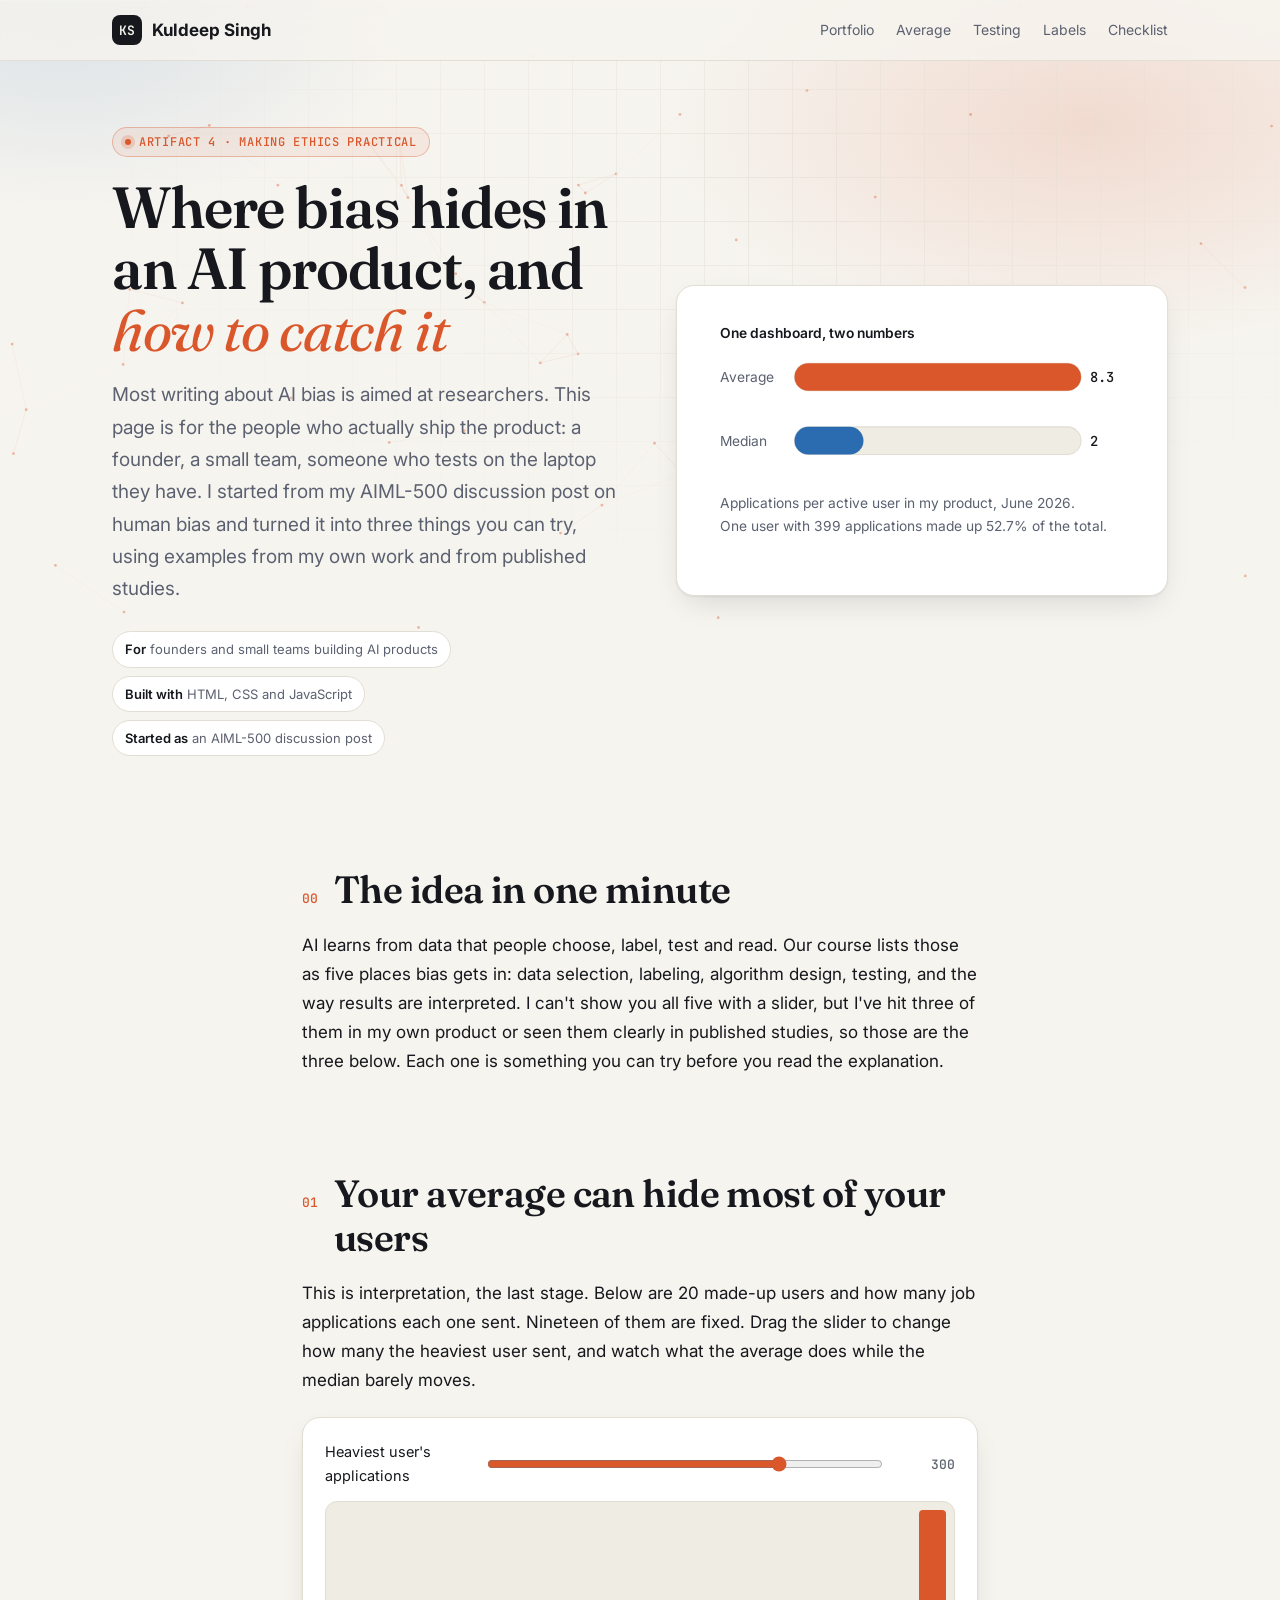
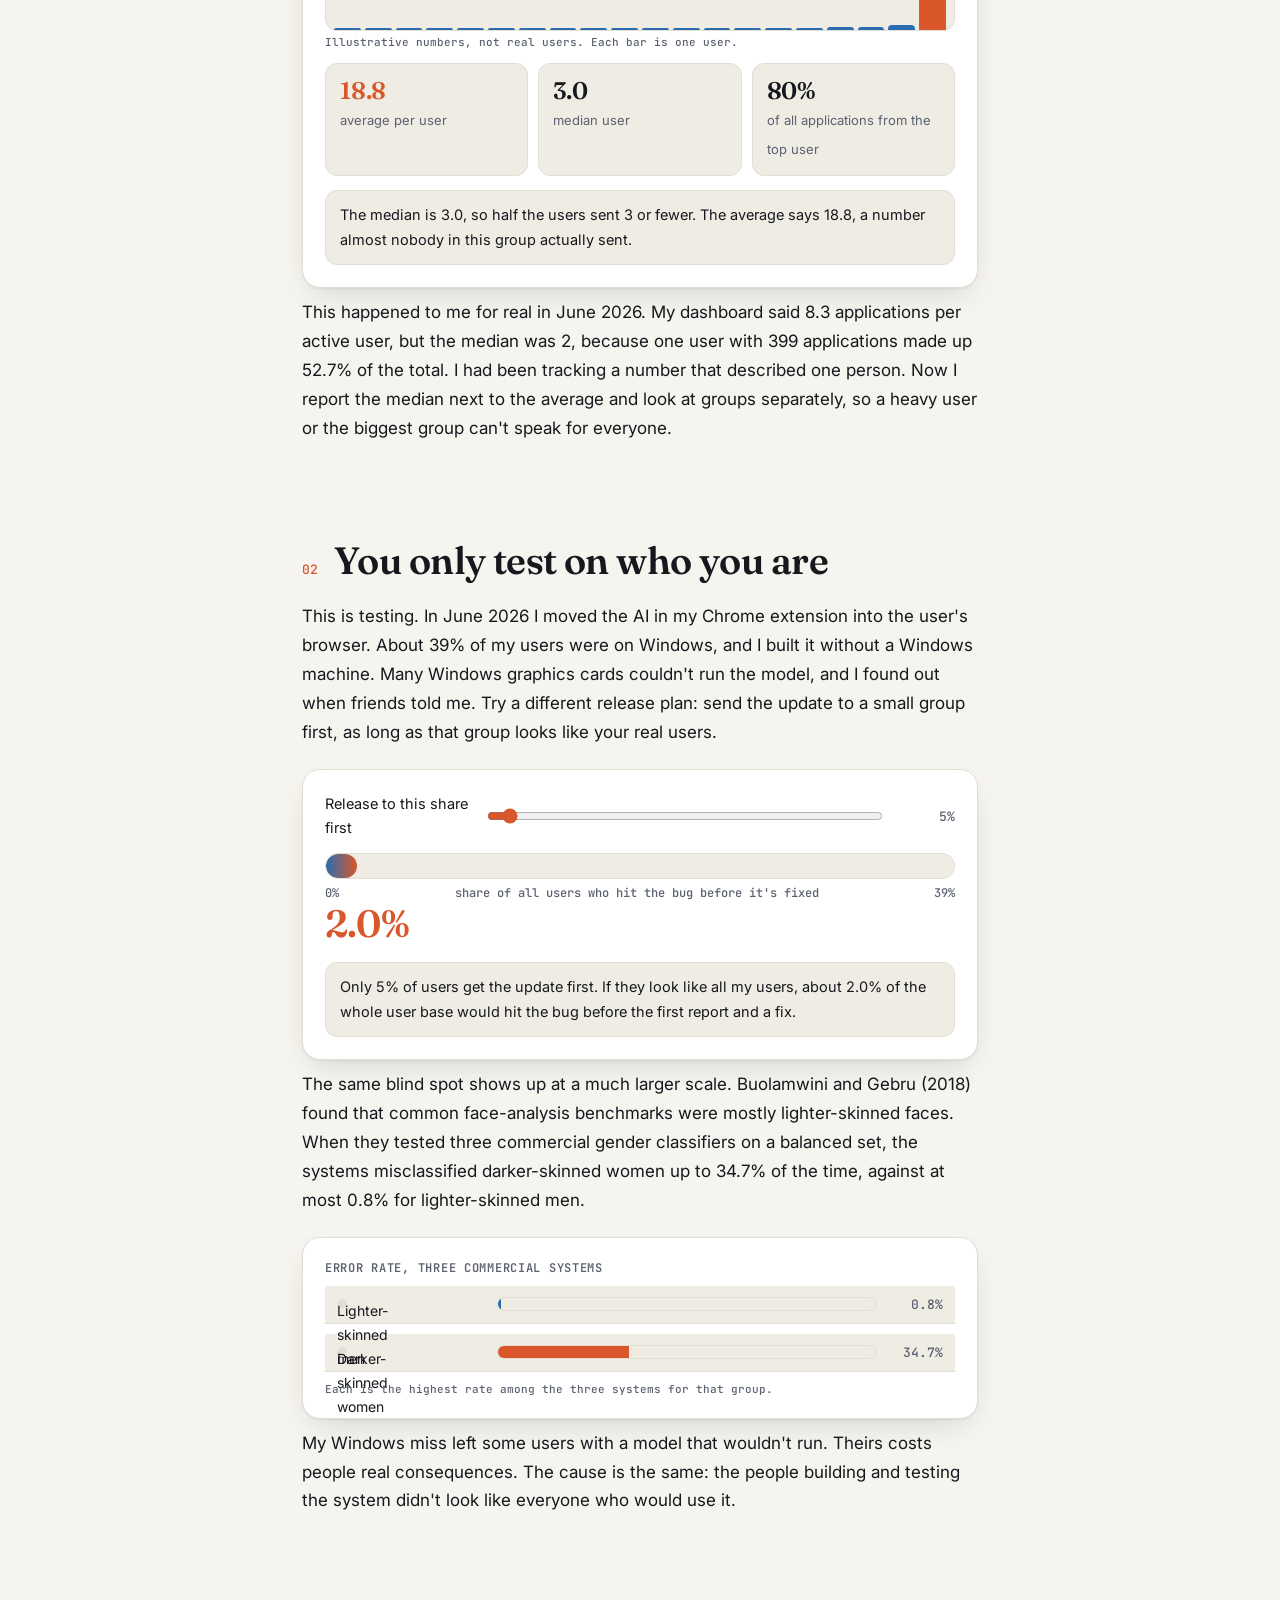
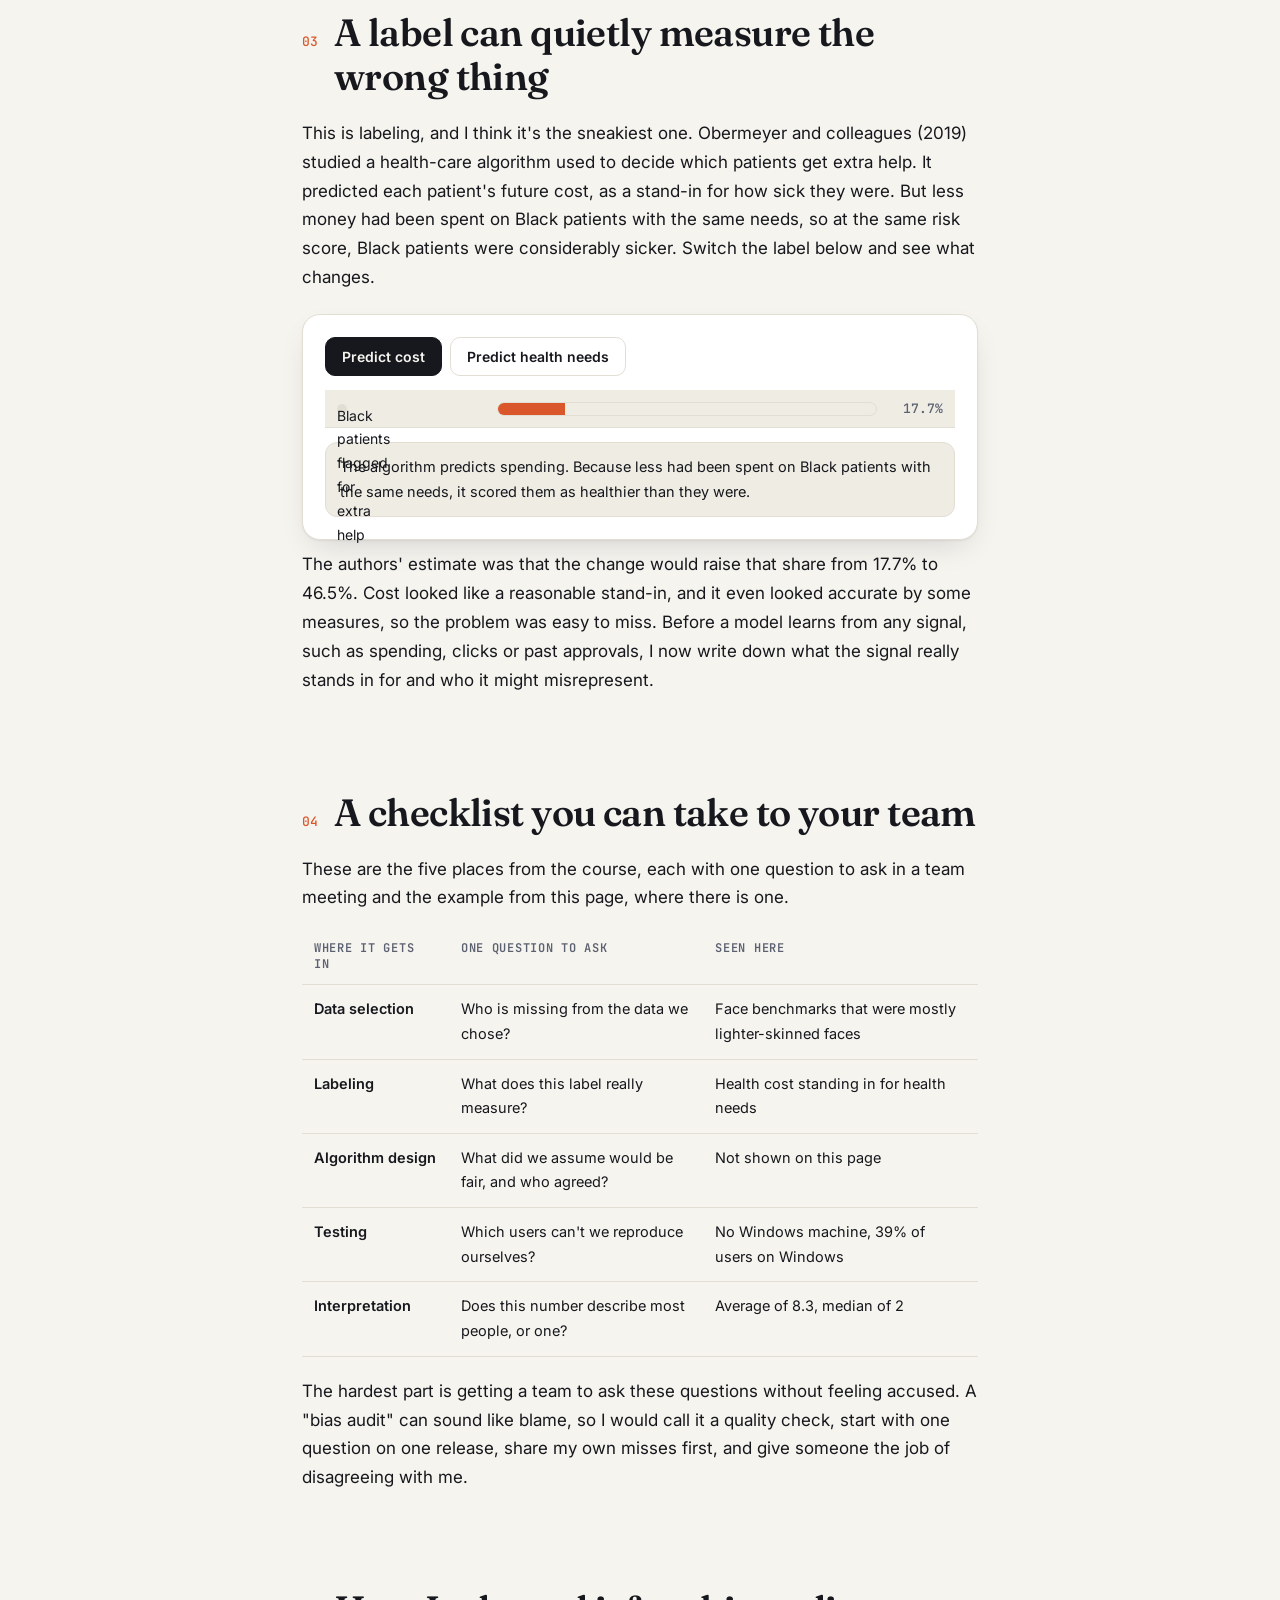
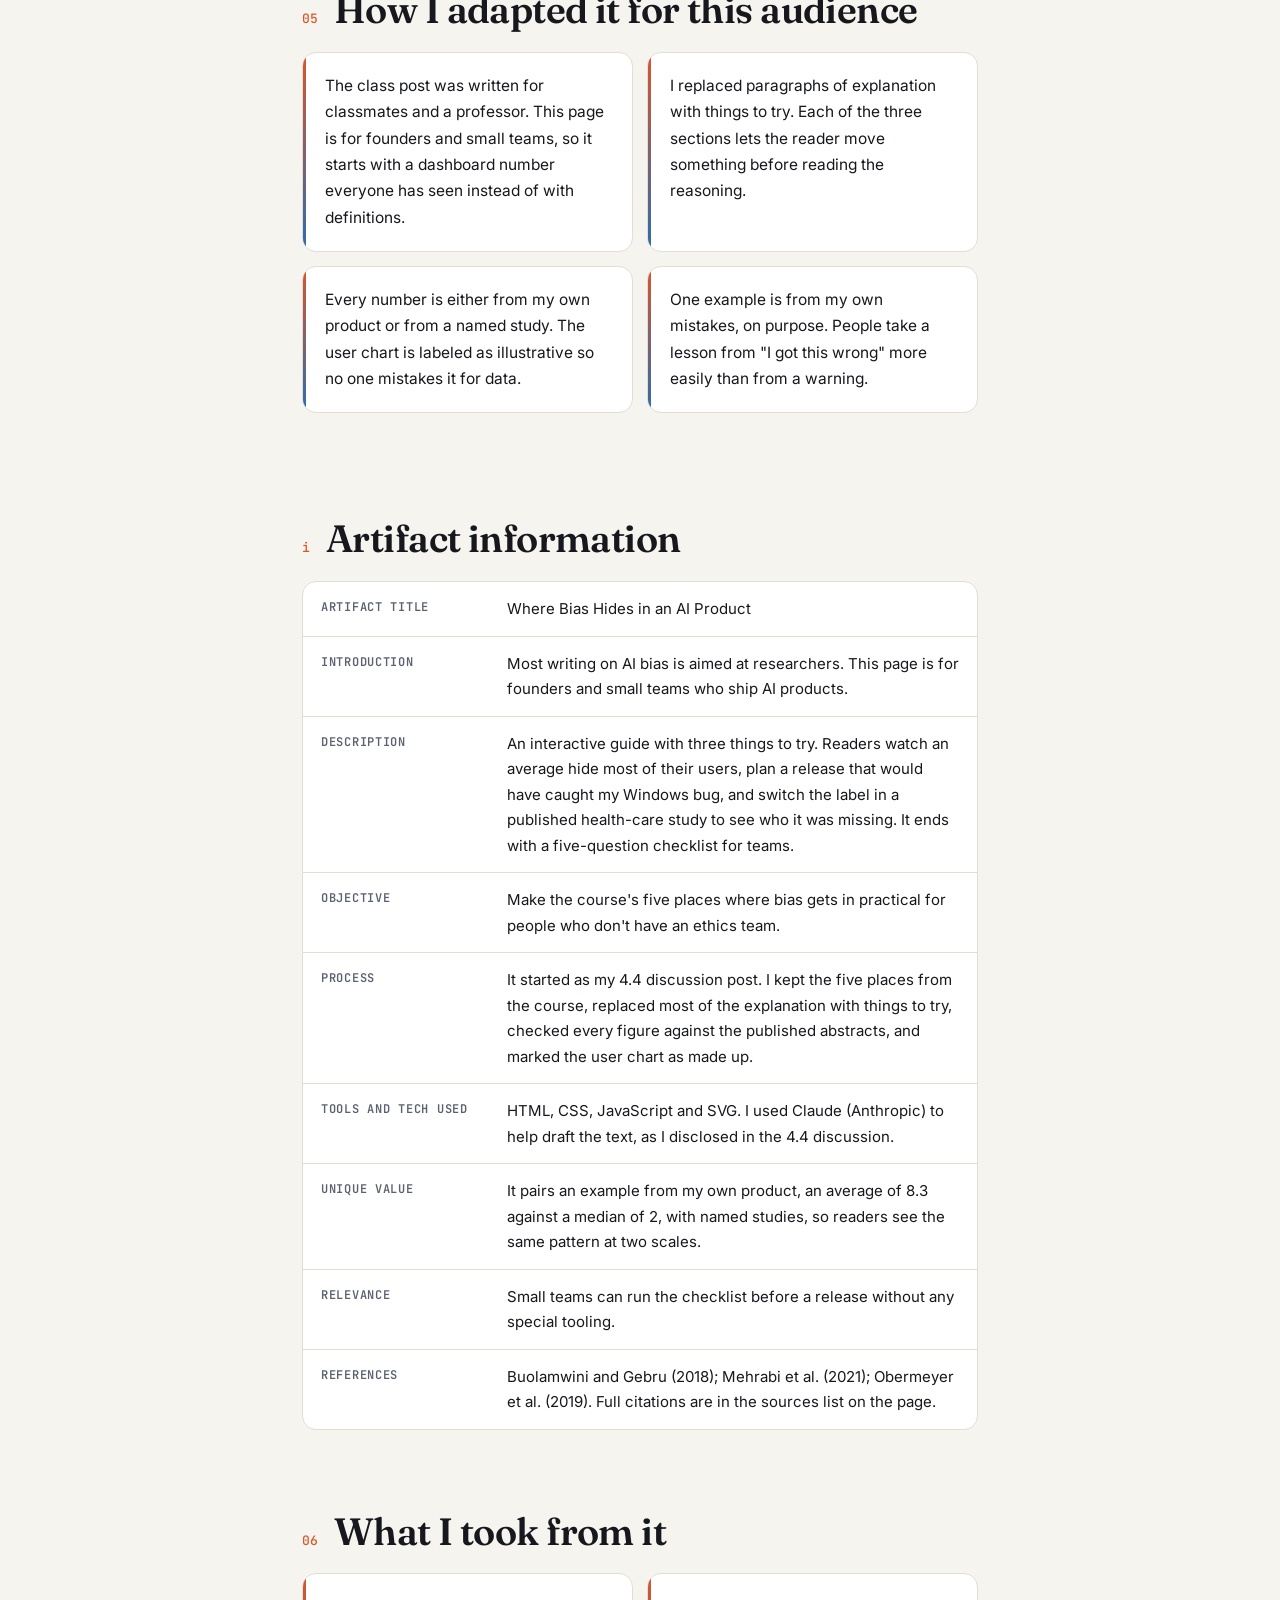
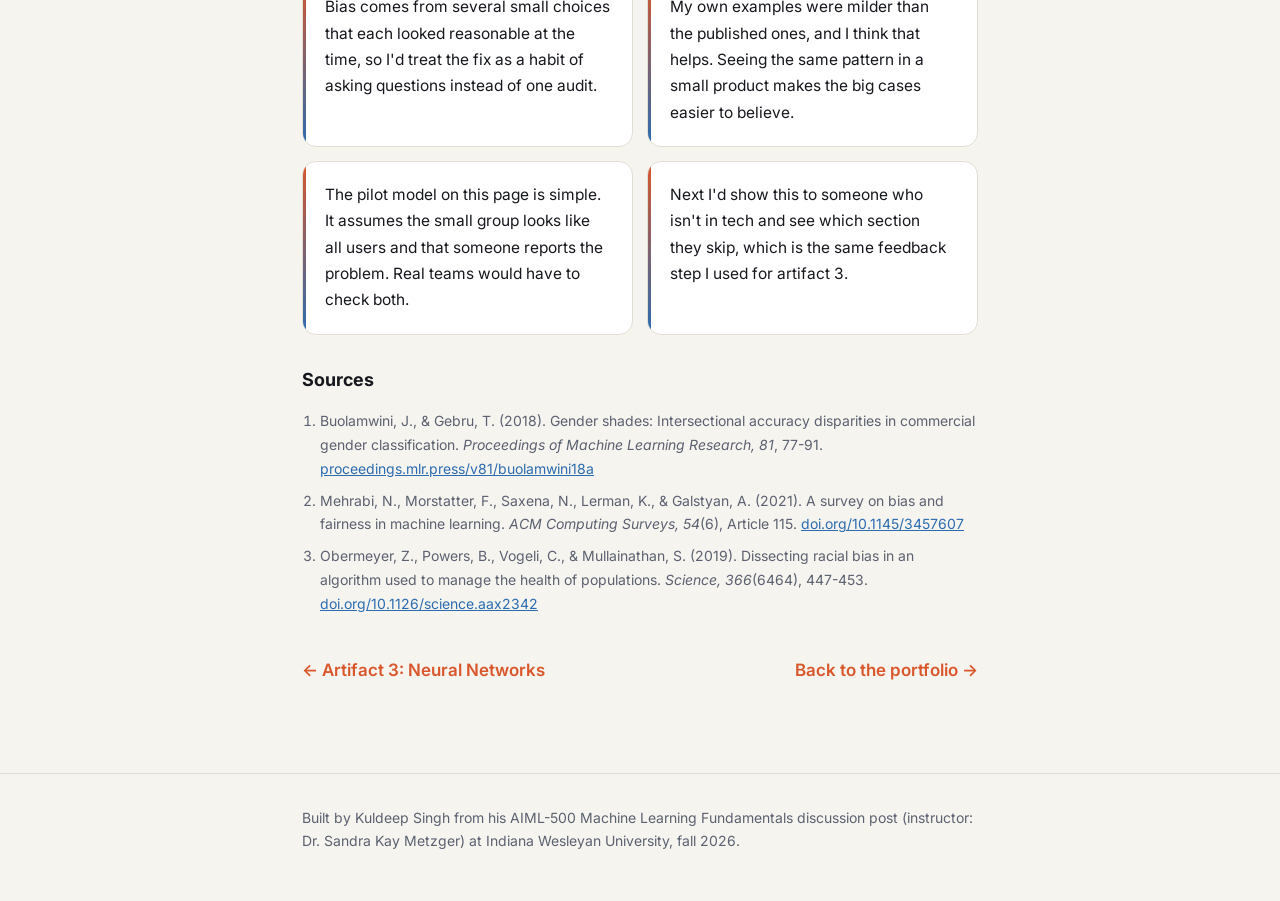
==== commit 41a0445c: "Add bio, value proposition, audience and artifact information sections" ====
--- a/ai-bias/index.html
+++ b/ai-bias/index.html
@@ -184,7 +184,12 @@
       </ul>
     </section>
 
-    <section id="learned" class="reveal">
+        <section id="info" class="reveal">
+      <div class="sec-head"><span class="num">i</span><h2>Artifact information</h2></div>
+      <dl class="info"><div><dt>Artifact title</dt><dd>Where Bias Hides in an AI Product</dd></div><div><dt>Introduction</dt><dd>Most writing on AI bias is aimed at researchers. This page is for founders and small teams who ship AI products.</dd></div><div><dt>Description</dt><dd>An interactive guide with three things to try. Readers watch an average hide most of their users, plan a release that would have caught my Windows bug, and switch the label in a published health-care study to see who it was missing. It ends with a five-question checklist for teams.</dd></div><div><dt>Objective</dt><dd>Make the course's five places where bias gets in practical for people who don't have an ethics team.</dd></div><div><dt>Process</dt><dd>It started as my 4.4 discussion post. I kept the five places from the course, replaced most of the explanation with things to try, checked every figure against the published abstracts, and marked the user chart as made up.</dd></div><div><dt>Tools and tech used</dt><dd>HTML, CSS, JavaScript and SVG. I used Claude (Anthropic) to help draft the text, as I disclosed in the 4.4 discussion.</dd></div><div><dt>Unique value</dt><dd>It pairs an example from my own product, an average of 8.3 against a median of 2, with named studies, so readers see the same pattern at two scales.</dd></div><div><dt>Relevance</dt><dd>Small teams can run the checklist before a release without any special tooling.</dd></div><div><dt>References</dt><dd>Buolamwini and Gebru (2018); Mehrabi et al. (2021); Obermeyer et al. (2019). Full citations are in the sources list on the page.</dd></div></dl>
+    </section>
+
+<section id="learned" class="reveal">
       <div class="sec-head"><span class="num">06</span><h2>What I took from it</h2></div>
       <ul class="learn">
         <li>Bias comes from several small choices that each looked reasonable at the time, so I'd treat the fix as a habit of asking questions instead of one audit.</li>
--- a/assets/site.css
+++ b/assets/site.css
@@ -176,3 +176,10 @@
 .reveal{opacity:0;transform:translateY(18px);transition:opacity .7s ease,transform .7s cubic-bezier(.2,.7,.2,1)}
 .reveal.in{opacity:1;transform:none}
 @media (prefers-reduced-motion:reduce){.reveal{opacity:1;transform:none;transition:none}.browser{transform:none}}
+
+.info{margin:0;border:1px solid var(--line);border-radius:14px;overflow:hidden;background:var(--surface)}
+.info>div{display:grid;grid-template-columns:170px minmax(0,1fr);gap:16px;padding:14px 18px;border-bottom:1px solid var(--line)}
+.info>div:last-child{border-bottom:0}
+.info dt{font:600 12px "JetBrains Mono",monospace;text-transform:uppercase;letter-spacing:.06em;color:var(--muted);padding-top:3px}
+.info dd{margin:0;font-size:15px}
+@media (max-width:640px){.info>div{grid-template-columns:minmax(0,1fr);gap:4px}}
